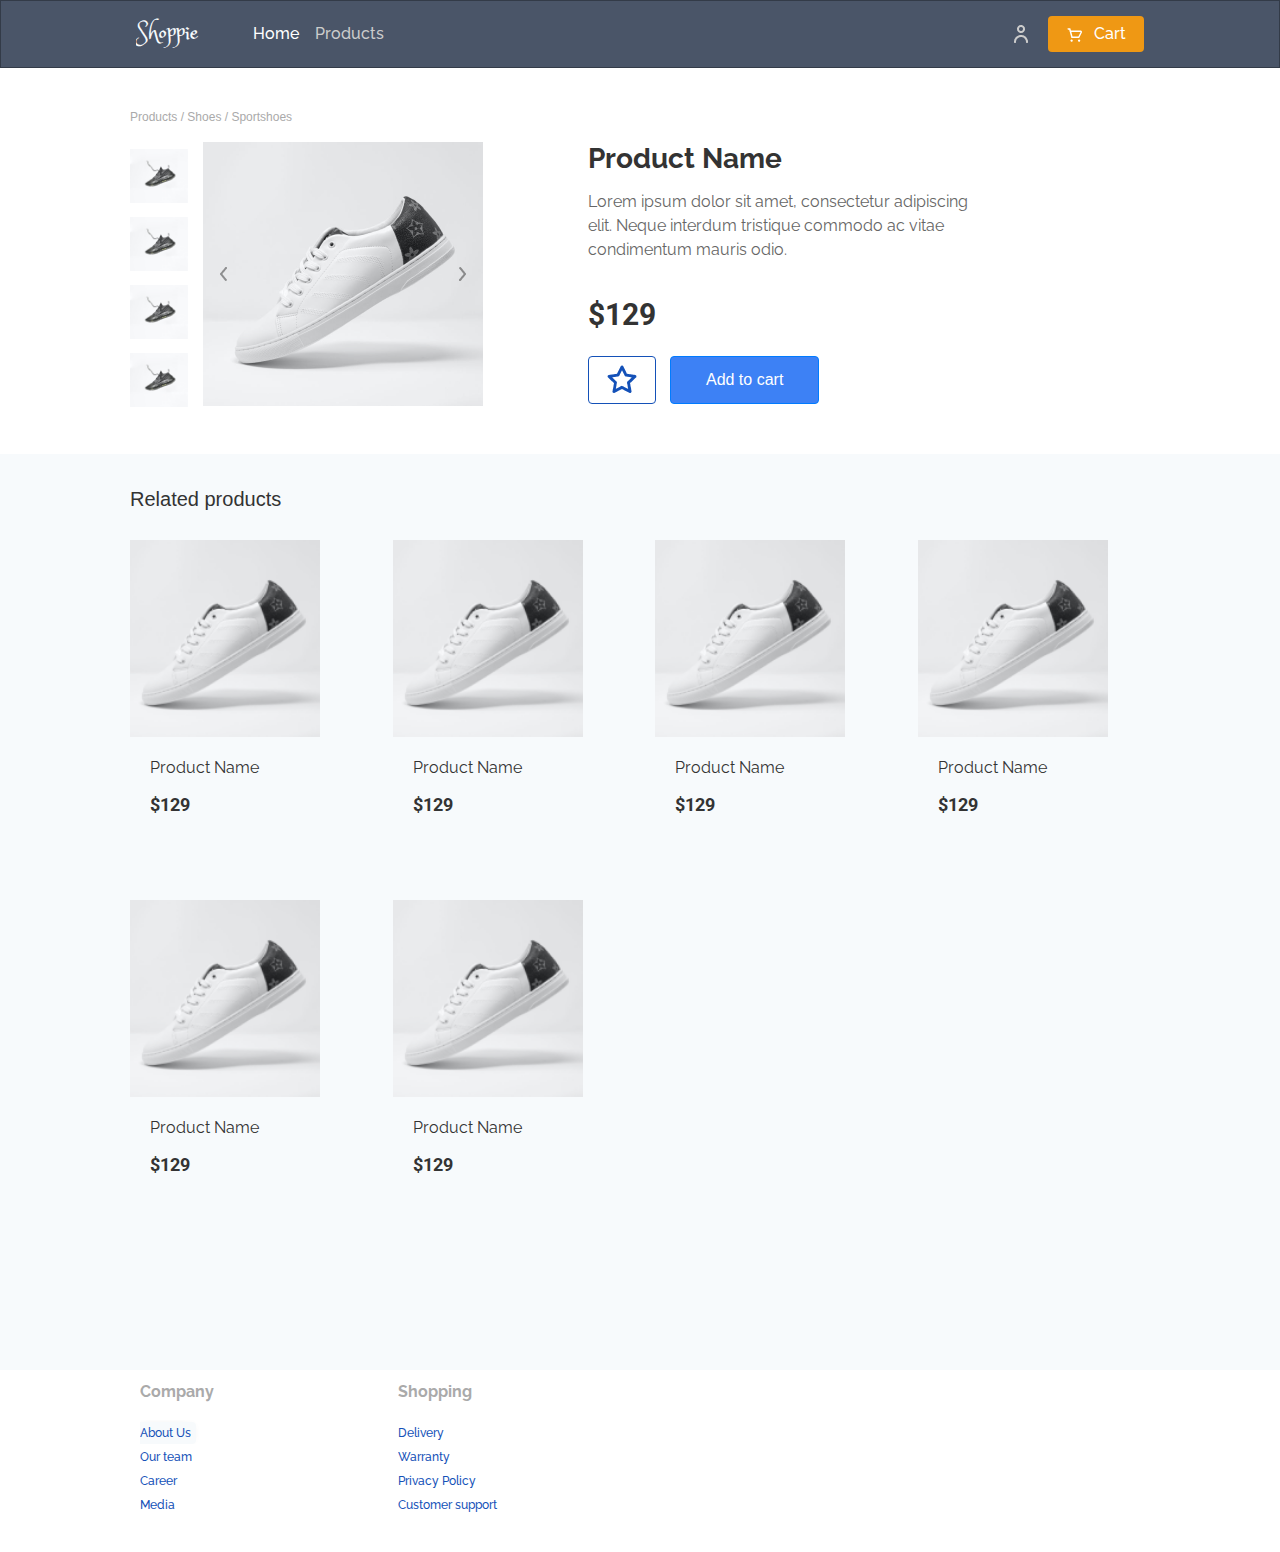
==== ProductDetails.html @ c761fd19 "first commit" ====
<!doctype html>
<html lang="en">

<head>
    <!-- Required meta tags -->
    <meta charset="utf-8">
    <meta name="viewport" content="width=device-width, initial-scale=1, shrink-to-fit=no">

    <!-- Bootstrap CSS -->
    <link rel="stylesheet" href="https://cdn.jsdelivr.net/npm/bootstrap@4.0.0/dist/css/bootstrap.min.css"
        integrity="sha384-Gn5384xqQ1aoWXA+058RXPxPg6fy4IWvTNh0E263XmFcJlSAwiGgFAW/dAiS6JXm" crossorigin="anonymous">
    <link rel="stylesheet" href="/css/ProductDetails.css">
    <title>Product Details</title>
</head>

<body>

    <header>
        <nav class="navbar navbar-expand-lg navbar-light bg-light header">
            <a class="navbar-brand" href="#">Shoppie</a>
            <button class="navbar-toggler" type="button" data-toggle="collapse" data-target="#navbarText"
                aria-controls="navbarText" aria-expanded="false" aria-label="Toggle navigation">
                <span class="navbar-toggler-"><img src="assets/images/menu-outline 1.png"></span>
            </button>
            <div class="collapse navbar-collapse" id="navbarText">
                <ul class="navbar-nav mr-auto">
                    <li class="nav-item active">
                        <a class="nav-link active" href="#">Home <span class="sr-only">(current)</span></a>
                    </li>
                    <li class="nav-item">
                        <a class="nav-link" href="#">Products</a>
                    </li>
                </ul>
                <span class="navbar-person">
                    <img src="assets/images/person-outline (2) 1.png">
                </span>
                <span class="navbar-cart">
                    <button type="button" class="btn btn-warning"><img
                            src="assets/images/shopping-cart-outline (1) 1.png">Cart</button>
                </span>
            </div>
        </nav>
    </header>

    <section>
        <div class="hero">
            <p>Products / Shoes / Sportshoes</p>

            <div class="detail">
                <div class="row row-1">
                    <div class="col-md-5">
                        <div class="row row-2">
                            <div class="col-2">
                                <img src="/assets/images/Rectangle 58.png">
                                <img src="/assets/images/Rectangle 58.png">
                                <img src="/assets/images/Rectangle 58.png">
                                <img src="/assets/images/Rectangle 58.png">
                            </div>
                            <div class="col main">

                                <div id="myCarousel" class="carousel slide" data-ride="carousel" style="width: 280px">

                                    <!-- Slides -->
                                    <div class="carousel-inner">
                                        <div class="carousel-item active">
                                            <img src="/assets/images/Rectangle 8.png" alt="Image 1" class="img">
                                        </div>
                                        <div class="carousel-item">
                                            <img src="/assets/images/Rectangle 8.png" alt="Image 2" class="img">
                                        </div>
                                        <div class="carousel-item">
                                            <img src="/assets/images/Rectangle 8.png" alt="Image 3" class="img">
                                        </div>
                                        <!-- Add more slides as needed -->
                                    </div>

                                    <!-- Controls -->
                                    <a class="carousel-control-prev" href="#myCarousel" role="button" data-slide="prev">
                                        <span class="carousel-control-prev-" aria-hidden="true"><img
                                                src="assets/images/arrow-ios-back-outline 1 (1).png"
                                                style="width: 24px;"></span>
                                        <!-- <span class="sr-only">Previous</span> -->
                                    </a>
                                    <a class="carousel-control-next" href="#myCarousel" role="button" data-slide="next">
                                        <span class="carousel-control-next-" aria-hidden="true"><img
                                                src="assets/images/arrow-ios-forward-outline (1) 1 (1).png"
                                                style="width: 24px;"></span>
                                        <!-- <span class="sr-only">Next</span> -->
                                    </a>
                                </div>


                            </div>
                        </div>
                    </div>
                    <div class="col-md-5 details">
                        <h2>Product Name</h2>
                        <p>Lorem ipsum dolor sit amet, consectetur adipiscing elit. Neque interdum tristique
                            commodo ac
                            vitae condimentum mauris odio. </p>

                        <h1>$129</h1>
                        <img src="/assets/images/star-outline 1 (1).png" class="image">
                        <button type="button" class="btn btn-primary">Add to cart</button>
                    </div>
                </div>
            </div>
        </div>
    </section>


    <div class="cont">
        <p class="p">Related products</p>

        <div class="row row-3">
            <div class="col-xl-3 col-sm-4 col-6">
                <div class="card">
                    <img class="card-img-top" src="assets/images/show.png" alt="Card image cap">
                    <div class="card-body">
                        <p class="card-text">Product Name</p>
                        <p class="price">$129</p>
                    </div>
                </div>
            </div>

            <div class="col-xl-3 col-sm-4 col-6">
                <div class="card">
                    <img class="card-img-top" src="assets/images/show.png" alt="Card image cap">
                    <div class="card-body">
                        <p class="card-text">Product Name</p>
                        <p class="price">$129</p>
                    </div>
                </div>
            </div>

            <div class="col-xl-3 col-sm-4 col-6">
                <div class="card">
                    <img class="card-img-top" src="assets/images/show.png" alt="Card image cap">
                    <div class="card-body">
                        <p class="card-text">Product Name</p>
                        <p class="price">$129</p>
                    </div>
                </div>
            </div>

            <div class="col-xl-3 col-sm-4 col-6">
                <div class="card">
                    <img class="card-img-top" src="assets/images/show.png" alt="Card image cap">
                    <div class="card-body">
                        <p class="card-text">Product Name</p>
                        <p class="price">$129</p>
                    </div>
                </div>
            </div>

            <div class="col-xl-3 col-sm-4 col-6">
                <div class="card">
                    <img class="card-img-top" src="assets/images/show.png" alt="Card image cap">
                    <div class="card-body">
                        <p class="card-text">Product Name</p>
                        <p class="price">$129</p>
                    </div>
                </div>
            </div>

            <div class="col-xl-3 col-sm-4 col-6">
                <div class="card">
                    <img class="card-img-top" src="assets/images/show.png" alt="Card image cap">
                    <div class="card-body">
                        <p class="card-text">Product Name</p>
                        <p class="price">$129</p>
                    </div>
                </div>
            </div>

        </div>

    </div>

    <div class="footer">
        <div class="row">
            <div class="col-sm-3 details">
                <p>Company</p>
                <ul>
                    <li><a href="#" class="active">About Us</a></li>
                    <li><a href="#">Our team</a></li>
                    <li><a href="#">Career</a></li>
                    <li><a href="#">Media</a></li>
                </ul>
            </div>
            <div class="col-sm-3 details">
                <p>Shopping</p>
                <ul>
                    <li><a href="#">Delivery</a></li>
                    <li><a href="#">Warranty</a></li>
                    <li><a href="#">Privacy Policy</a></li>
                    <li><a href="#">Customer support</a></li>
                </ul>
            </div>
        </div>
    </div>


    <!-- ---------------------------------------------------------------------------------------------------- -->
    <script src="https://code.jquery.com/jquery-3.2.1.slim.min.js"
        integrity="sha384-KJ3o2DKtIkvYIK3UENzmM7KCkRr/rE9/Qpg6aAZGJwFDMVNA/GpGFF93hXpG5KkN" crossorigin="anonymous">
    </script>
    <script src="https://cdn.jsdelivr.net/npm/popper.js@1.12.9/dist/umd/popper.min.js"
        integrity="sha384-ApNbgh9B+Y1QKtv3Rn7W3mgPxhU9K/ScQsAP7hUibX39j7fakFPskvXusvfa0b4Q" crossorigin="anonymous">
    </script>
    <script src="https://cdn.jsdelivr.net/npm/bootstrap@4.0.0/dist/js/bootstrap.min.js"
        integrity="sha384-JZR6Spejh4U02d8jOt6vLEHfe/JQGiRRSQQxSfFWpi1MquVdAyjUar5+76PVCmYl" crossorigin="anonymous">
    </script>
</body>

</html>
---- css/ProductDetails.css ----
@import url('https://fonts.googleapis.com/css2?family=Inter:wght@100;300;400;500;600;700;800;900&family=Montserrat:ital,wght@0,100;1,100&family=Poppins:ital,wght@0,100;0,200;0,300;0,400;0,500;0,600;0,700;0,800;0,900;1,100&family=Princess+Sofia&family=Raleway:wght@100;200;300;400;500;600;700;800;900&family=Roboto:wght@500&family=Salsa&family=Young+Serif&display=swap');

* {
    margin: 0;
    padding: 0;
    box-sizing: border-box;
    font-family: sans-serif;
    overflow-x: hidden;
}

.header {
    border: 1px solid rgba(0, 0, 0, 0.30);
    background: #4A5568 !important;
    padding: 10px 135px;
}

.navbar-brand {
    font-family: 'Princess Sofia', cursive;
    color: #F7FAFC !important;
    font-size: 24px;
}

.navbar-nav {
    margin-left: 30px;
}

.nav-item .nav-link {
    font-family: 'Raleway', sans-serif;
    font-size: 16px;
    color: #CCC !important;
    font-weight: 500;
}

.nav-item .nav-link.active {
    color: #fff !important;
}

.navbar-person img {
    object-fit: contain;
    width: 24px;
    height: 24px;
    margin-right: 15px;
}


.navbar-cart .btn {
    width: 96px;
    height: 36px;
    color: #FFF;
    font-family: 'Raleway', sans-serif;
    font-size: 16px;
    font-weight: 500;
    border-radius: 4px;
    border: 0px solid #EF9814;
    background: #EF9814;
    box-shadow: 0px 0px 10px -6px rgba(0, 0, 0, 0.25);

}

.navbar-cart img {
    object-fit: contain;
    margin-right: 10px;
}

@media only screen and (max-width: 991px) {
    .navbar {
        padding: 10px 50px;
    }

    button.navbar-toggler {
        background: #EF9814;
        width: 56px;
        height: 36px;
        border: 1px solid #EF9814;
    }

    button.navbar-toggler:focus {
        border: 1px solid #EF9814;
        outline: 0 !important;
    }


}

@media only screen and (max-width: 576px) {
    .navbar {
        padding: 10px 20px;
    }
}


section {
    margin: 0 auto;
    padding: 40px 130px;
    font-family: 'Raleway', sans-serif;

    .row-2 {

        .col-2 img {
            object-fit: contain;
            width: 60px;
            height: 68px;
        }

    }

    .details {

        margin-left: 20px;
    }

    .details h2 {
        color: #333;
        font-family: 'Raleway', sans-serif;
        font-size: 28px;
        font-style: normal;
        font-weight: 700;
        line-height: normal;
    }

    .details p {
        color: #666;
        font-size: 16px;
        font-style: normal;
        font-weight: 400;
        line-height: 150.4%;
        font-family: 'Raleway', sans-serif;
        margin-top: 15px;
    }

    .details h1 {
        color: #333;
        font-family: 'Roboto', sans-serif;
        font-size: 30px;
        font-weight: 700;
        margin-top: 35px;
    }

    .details .image {
        padding: 5px 15px;
        border-radius: 4px;
        border: 1px solid #1451B8;
        object-fit: contain;
        margin-top: 15px;
        cursor: pointer;
    }

    .details .btn {
        padding: 11px 35px;
        font-size: 16px;
        font-weight: 500;
        border-radius: 4px;
        background: #3D81F5;
        margin-left: 10px;
        margin-top: 15px;
    }

}

section p {
    color: #AAA;
    font-size: 12px;
    font-style: normal;
    font-weight: 500;
    line-height: 150.4%;

}

@media only screen and (max-width: 1200px) {
    section {
        .row-2 {
            .col-2 img {
                width: auto !important;
                height: auto !important;
            }

        }
    }

}

@media only screen and (max-width: 1024px) {
    section {

        .row-2 {
            .col-2 {
                display: none;
            }
        }

        .details {

            margin-left: 50px;
        }
    }

}

@media only screen and (max-width: 768px) {
    section {
        padding: 30px 50px;

        .details {
            margin-top: 20px;
            margin-left: 0px;
        }
    }

}

@media only screen and (max-width: 576px) {
    section {
        padding: 30px 20px;
    }

}

@media only screen and (max-width: 400px) {
    section {
        padding: 20px 15px;

        .carousel {
            width: auto !important;
        }

        .img {
            width: 100%;
        }

        .details h2 {
            margin-top: 15px;
        }
    }

}

@media only screen and (max-width: 260px) {
    .details .btn {
        margin-left: 0px !important;
    }
}



.cont {
    padding: 20px 130px 120px 130px;
    font-family: 'Raleway', sans-serif;
    margin: 0 auto;
    background: #F7FAFC;

    .p {
        color: #333;
        font-size: 20px;
        font-weight: 400;
        margin-top: 10px;
    }

    .card {
        width: 190px;
        height: 350px;
        border: none;
        border-radius: 0;
        cursor: pointer;
        margin-top: 10px;
    }

    .card-body {
        background: #F7FAFC;
    }

    .card p {
        color: #333;
        font-family: 'Raleway', sans-serif;
        font-size: 16px;
        font-weight: 400;
        line-height: 21px;
    }

    .card img {
        border-radius: 0;
    }

    .card .price {
        color: #333;
        font-family: 'Roboto', sans-serif;
        font-size: 18px;
        font-weight: 700;
    }

    .card-2 {
        display: -webkit-inline-box;
        height: 200px;
        padding: 70px 40px;
        border-radius: 4px;
        border: 0px solid #333;
        background: #333;
    }

    .card-2 p {
        color: #FFF;
        font-size: 16px;
        font-weight: 500;
    }

    .card-2 img {
        object-fit: contain;
        margin-left: -23px;
        margin-top: 12px;
    }

}

@media only screen and (max-width: 1024px) {
    .card {
        width: auto !important;
        height: auto !important;
    }

    .card-2 {
        width: auto !important;
        height: auto !important;
        padding: 70px 50px !important;
    }
}

@media only screen and (max-width: 768px) {
    .cont {
        padding: 20px 60px;
    }

    .card-2 {
        padding: 70px 40px !important;
    }



}

@media only screen and (max-width: 645px) {
    .cont {
        padding: 20px 50px;
    }

    .card-2 {
        padding: 57px 20px !important;
    }


}

@media only screen and (max-width: 576px) {

    .card-2 {
        padding: 45px 20px !important;
    }


}

@media only screen and (max-width: 400px) {
    .cont {
        padding: 15px;
        width: 100%;
    }

    .card {
        width: auto;
    }

    .card-2 {
        padding: 57px 30px !important;
    }

    .card-2 p {
        font-size: 13px !important;
    }


}



.footer {
    padding: 10px 140px 20px 140px;

    .details p {
        color: #AAA;
        font-size: 16px;
        font-weight: 700;
        font-family: 'Raleway', sans-serif;
    }


    .details a {
        text-decoration: none;
        color: #1451B8;
        font-size: 12px;
        font-weight: 500;
        font-family: 'Raleway', sans-serif;
    }

    .details ul li .active {
        margin-left: -5px;
        padding: 4px 5px;
        border: none;
        border-radius: 4px;
        background: #F7FAFC;
        box-shadow: 0px 0px 10px -6px rgba(0, 0, 0, 0.25);
    }
}

@media only screen and (max-width: 768px) {
    .footer {
        padding: 10px 70px 20px 70px;
    }
}

@media only screen and (max-width: 576px) {
    .footer {
        padding: 10px 60px 20px 60px;
    }
}


@media only screen and (max-width: 400px) {
    .footer {
        padding: 30px 20px 20px 20px;
    }
}
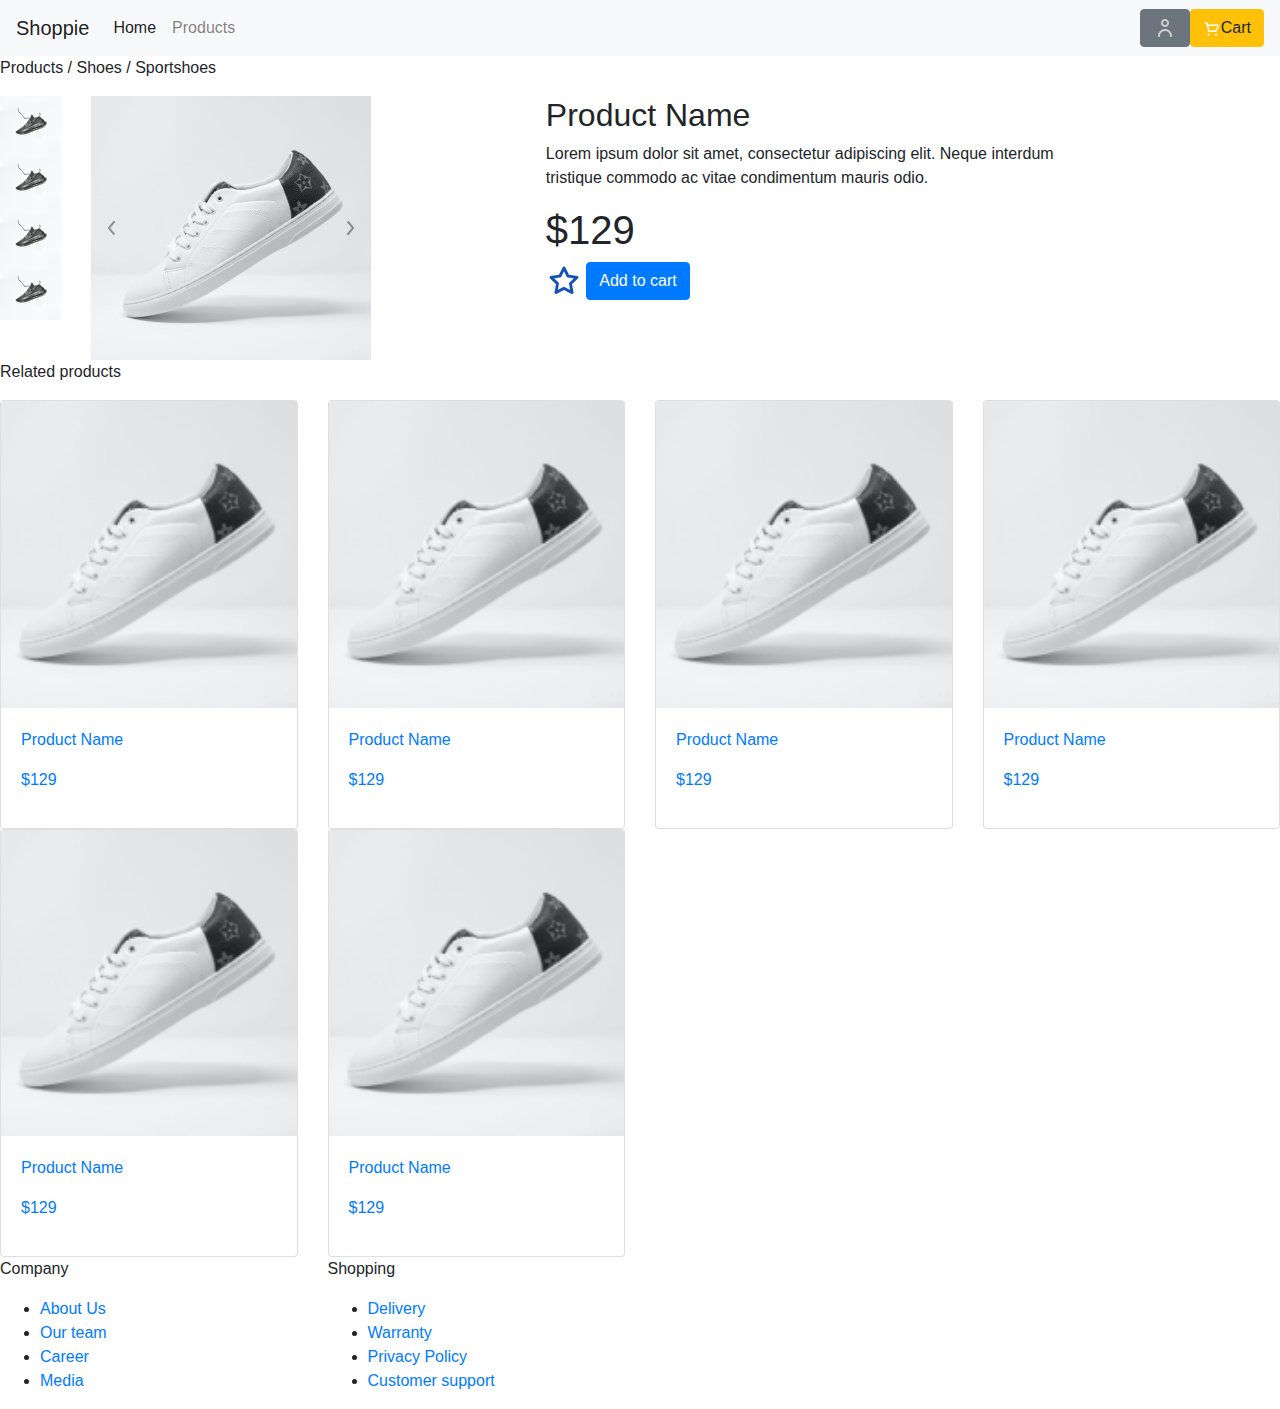
==== commit f48bcab0: "change the name of the file and linking" ====
--- a/ProductDetails.html
+++ b/ProductDetails.html
@@ -9,7 +9,7 @@
     <!-- Bootstrap CSS -->
     <link rel="stylesheet" href="https://cdn.jsdelivr.net/npm/bootstrap@4.0.0/dist/css/bootstrap.min.css"
         integrity="sha384-Gn5384xqQ1aoWXA+058RXPxPg6fy4IWvTNh0E263XmFcJlSAwiGgFAW/dAiS6JXm" crossorigin="anonymous">
-    <link rel="stylesheet" href="/css/ProductDetails.css">
+    <link rel="stylesheet" href="css/productDetails.css">
     <title>Product Details</title>
 </head>
 
@@ -17,7 +17,7 @@
 
     <header>
         <nav class="navbar navbar-expand-lg navbar-light bg-light header">
-            <a class="navbar-brand" href="#">Shoppie</a>
+            <a class="navbar-brand" href="index.html">Shoppie</a>
             <button class="navbar-toggler" type="button" data-toggle="collapse" data-target="#navbarText"
                 aria-controls="navbarText" aria-expanded="false" aria-label="Toggle navigation">
                 <span class="navbar-toggler-"><img src="assets/images/menu-outline 1.png"></span>
@@ -25,18 +25,42 @@
             <div class="collapse navbar-collapse" id="navbarText">
                 <ul class="navbar-nav mr-auto">
                     <li class="nav-item active">
-                        <a class="nav-link active" href="#">Home <span class="sr-only">(current)</span></a>
+                        <a class="nav-link active" href="index.html">Home</a>
                     </li>
                     <li class="nav-item">
                         <a class="nav-link" href="#">Products</a>
                     </li>
                 </ul>
-                <span class="navbar-person">
-                    <img src="assets/images/person-outline (2) 1.png">
-                </span>
+
+                <!-- LogIn form start -->
+                <div class="dropdown">
+                    <button class="btn btn-secondary btn-1" type="button" id="dropdownMenuButton" data-toggle="dropdown"
+                        aria-haspopup="true" aria-expanded="false">
+                        <img src="assets/images/person-outline (2) 1.png">
+                    </button>
+                    <div class="dropdown-menu" aria-labelledby="dropdownMenuButton">
+                        <form>
+                            <div class="form-group">
+                                <button type="button" class="btn btn-outline-warning btn-block" data-toggle="modal"
+                                    data-target="#exampleModal">Log in</button>
+                            </div>
+
+                            <p>Don't have an account yet?</p>
+
+                            <div class="form-group">
+
+                                <button type="button" class="btn btn-outline-warning btn-block" data-toggle="modal"
+                                    data-target="#exampleModal">Register</button>
+                            </div>
+
+                        </form>
+                    </div>
+                </div>
+                <!-- LogIn form end-->
+
                 <span class="navbar-cart">
-                    <button type="button" class="btn btn-warning"><img
-                            src="assets/images/shopping-cart-outline (1) 1.png">Cart</button>
+                    <a href="shoppingcart.html"><button type="button" class="btn btn-warning"><img
+                                src="assets/images/shopping-cart-outline (1) 1.png">Cart</button></a>
                 </span>
             </div>
         </nav>
@@ -51,10 +75,10 @@
                     <div class="col-md-5">
                         <div class="row row-2">
                             <div class="col-2">
-                                <img src="/assets/images/Rectangle 58.png">
-                                <img src="/assets/images/Rectangle 58.png">
-                                <img src="/assets/images/Rectangle 58.png">
-                                <img src="/assets/images/Rectangle 58.png">
+                                <img src="assets/images/Rectangle 58.png">
+                                <img src="assets/images/Rectangle 58.png">
+                                <img src="assets/images/Rectangle 58.png">
+                                <img src="assets/images/Rectangle 58.png">
                             </div>
                             <div class="col main">
 
@@ -63,13 +87,13 @@
                                     <!-- Slides -->
                                     <div class="carousel-inner">
                                         <div class="carousel-item active">
-                                            <img src="/assets/images/Rectangle 8.png" alt="Image 1" class="img">
+                                            <img src="assets/images/Rectangle 8.png" alt="Image 1" class="img">
                                         </div>
                                         <div class="carousel-item">
-                                            <img src="/assets/images/Rectangle 8.png" alt="Image 2" class="img">
+                                            <img src="assets/images/Rectangle 8.png" alt="Image 2" class="img">
                                         </div>
                                         <div class="carousel-item">
-                                            <img src="/assets/images/Rectangle 8.png" alt="Image 3" class="img">
+                                            <img src="assets/images/Rectangle 8.png" alt="Image 3" class="img">
                                         </div>
                                         <!-- Add more slides as needed -->
                                     </div>
@@ -100,7 +124,7 @@
                             vitae condimentum mauris odio. </p>
 
                         <h1>$129</h1>
-                        <img src="/assets/images/star-outline 1 (1).png" class="image">
+                        <img src="assets/images/star-outline 1 (1).png" class="image">
                         <button type="button" class="btn btn-primary">Add to cart</button>
                     </div>
                 </div>
@@ -114,63 +138,75 @@
 
         <div class="row row-3">
             <div class="col-xl-3 col-sm-4 col-6">
-                <div class="card">
-                    <img class="card-img-top" src="assets/images/show.png" alt="Card image cap">
-                    <div class="card-body">
-                        <p class="card-text">Product Name</p>
-                        <p class="price">$129</p>
-                    </div>
-                </div>
-            </div>
-
-            <div class="col-xl-3 col-sm-4 col-6">
-                <div class="card">
-                    <img class="card-img-top" src="assets/images/show.png" alt="Card image cap">
-                    <div class="card-body">
-                        <p class="card-text">Product Name</p>
-                        <p class="price">$129</p>
-                    </div>
-                </div>
-            </div>
-
-            <div class="col-xl-3 col-sm-4 col-6">
-                <div class="card">
-                    <img class="card-img-top" src="assets/images/show.png" alt="Card image cap">
-                    <div class="card-body">
-                        <p class="card-text">Product Name</p>
-                        <p class="price">$129</p>
-                    </div>
-                </div>
-            </div>
-
-            <div class="col-xl-3 col-sm-4 col-6">
-                <div class="card">
-                    <img class="card-img-top" src="assets/images/show.png" alt="Card image cap">
-                    <div class="card-body">
-                        <p class="card-text">Product Name</p>
-                        <p class="price">$129</p>
-                    </div>
-                </div>
-            </div>
-
-            <div class="col-xl-3 col-sm-4 col-6">
-                <div class="card">
-                    <img class="card-img-top" src="assets/images/show.png" alt="Card image cap">
-                    <div class="card-body">
-                        <p class="card-text">Product Name</p>
-                        <p class="price">$129</p>
-                    </div>
-                </div>
-            </div>
-
-            <div class="col-xl-3 col-sm-4 col-6">
-                <div class="card">
-                    <img class="card-img-top" src="assets/images/show.png" alt="Card image cap">
-                    <div class="card-body">
-                        <p class="card-text">Product Name</p>
-                        <p class="price">$129</p>
-                    </div>
-                </div>
+                <a href="productDetails.html">
+                    <div class="card">
+                        <img class="card-img-top" src="assets/images/show.png" alt="Card image cap">
+                        <div class="card-body">
+                            <p class="card-text">Product Name</p>
+                            <p class="price">$129</p>
+                        </div>
+                    </div>
+                </a>
+            </div>
+
+            <div class="col-xl-3 col-sm-4 col-6">
+                <a href="productDetails.html">
+                    <div class="card">
+                        <img class="card-img-top" src="assets/images/show.png" alt="Card image cap">
+                        <div class="card-body">
+                            <p class="card-text">Product Name</p>
+                            <p class="price">$129</p>
+                        </div>
+                    </div>
+                </a>
+            </div>
+
+            <div class="col-xl-3 col-sm-4 col-6">
+                <a href="productDetails.html">
+                    <div class="card">
+                        <img class="card-img-top" src="assets/images/show.png" alt="Card image cap">
+                        <div class="card-body">
+                            <p class="card-text">Product Name</p>
+                            <p class="price">$129</p>
+                        </div>
+                    </div>
+                </a>
+            </div>
+
+            <div class="col-xl-3 col-sm-4 col-6">
+                <a href="productDetails.html">
+                    <div class="card">
+                        <img class="card-img-top" src="assets/images/show.png" alt="Card image cap">
+                        <div class="card-body">
+                            <p class="card-text">Product Name</p>
+                            <p class="price">$129</p>
+                        </div>
+                    </div>
+                </a>
+            </div>
+
+            <div class="col-xl-3 col-sm-4 col-6">
+                <a href="productDetails.html">
+                    <div class="card">
+                        <img class="card-img-top" src="assets/images/show.png" alt="Card image cap">
+                        <div class="card-body">
+                            <p class="card-text">Product Name</p>
+                            <p class="price">$129</p>
+                        </div>
+                    </div>
+                </a>
+            </div>
+
+            <div class="col-xl-3 col-sm-4 col-6">
+                <a href="productDetails.html">
+                    <div class="card">
+                        <img class="card-img-top" src="assets/images/show.png" alt="Card image cap">
+                        <div class="card-body">
+                            <p class="card-text">Product Name</p>
+                            <p class="price">$129</p>
+                        </div>
+                    </div>
+                </a>
             </div>
 
         </div>
@@ -200,7 +236,42 @@
         </div>
     </div>
 
-
+    <!-- Modals start -->
+    <!-- Regiter modal start -->
+    <!-- Button trigger modal -->
+
+    <div class="modal fade" id="exampleModal" tabindex="-1" role="dialog" aria-labelledby="exampleModalLabel"
+        aria-hidden="true">
+        <div class="modal-dialog" role="document">
+            <div class="modal-content">
+                <button type="button" class="close ml-auto" data-dismiss="modal" aria-label="Close">
+                    <span aria-hidden="true">&times;</span>
+                </button>
+                <h1>Register</h1>
+                <form>
+                    <div class="form-group">
+                        <input type="text" class="form-control" id="exampleInputEmail1" aria-describedby="emailHelp"
+                            placeholder="Username">
+                    </div>
+                    <div class="form-group">
+                        <input type="password" class="form-control" id="exampleInputPassword1" placeholder="Password">
+                    </div>
+                    <div class="form-group">
+                        <input type="password" class="form-control" id="exampleInputPassword1"
+                            placeholder="Repeat password">
+                    </div>
+                    <div class="form-check">
+                        <input type="checkbox" class="form-check-input" id="exampleCheck1">
+                        <label class="form-check-label" for="exampleCheck1">I agree to terms and conditions.</label>
+                    </div>
+
+                    <button type="submit" class="btn btn-primary btn-block">Register</button>
+                </form>
+            </div>
+        </div>
+    </div>
+    <!-- Regiter modal end -->
+    <!-- Modals end -->
     <!-- ---------------------------------------------------------------------------------------------------- -->
     <script src="https://code.jquery.com/jquery-3.2.1.slim.min.js"
         integrity="sha384-KJ3o2DKtIkvYIK3UENzmM7KCkRr/rE9/Qpg6aAZGJwFDMVNA/GpGFF93hXpG5KkN" crossorigin="anonymous">
